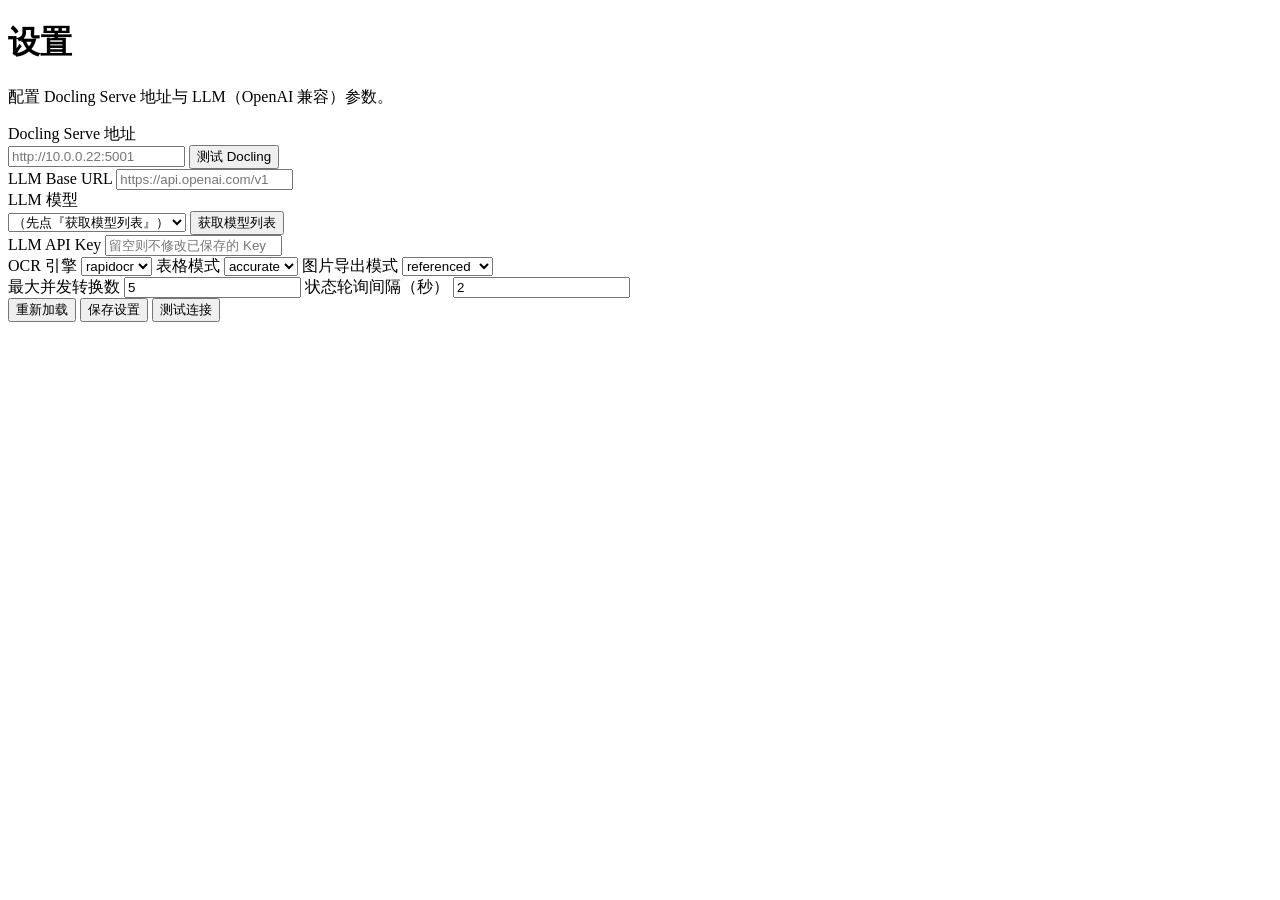
==== src/settings.html @ 9d7d6f09 "chore: rename backend -> src, rewrite README, add .gitignore & Docker config - Move backend/ to src/" ====
<!DOCTYPE html>
<html lang="zh-CN">
<head>
  <meta charset="utf-8" />
  <meta name="viewport" content="width=device-width, initial-scale=1" />
  <title>设置 - Docling Serve</title>
  <link rel="stylesheet" href="/assets/css/style.css" />
</head>
<body>
  <header class="topbar"><div id="nav"></div></header>
  <main class="container">
    <h1 class="page-title">设置</h1>
    <p class="page-sub">配置 Docling Serve 地址与 LLM（OpenAI 兼容）参数。</p>

    <div class="card">
      <div class="row">
        <label class="field">
          <span>Docling Serve 地址</span>
          <div class="row" style="align-items:flex-end">
            <input type="text" id="docling_url" placeholder="http://10.0.0.22:5001" style="flex:3" />
            <button class="btn" id="test-docling" type="button" style="flex:1">测试 Docling</button>
          </div>
        </label>
        <label class="field">
          <span>LLM Base URL</span>
          <input type="text" id="llm_base_url" placeholder="https://api.openai.com/v1" />
        </label>
      </div>

      <label class="field">
        <span>LLM 模型</span>
        <div class="row" style="align-items:flex-end">
          <select id="model-select" style="flex:1">
            <option value="">（先点『获取模型列表』）</option>
          </select>
          <button class="btn" id="fetch-models" type="button" style="flex:0 0 auto">获取模型列表</button>
        </div>
      </label>

      <label class="field">
        <span>LLM API Key</span>
        <input type="password" id="llm_api_key" placeholder="留空则不修改已保存的 Key" />
      </label>

      <div class="row">
        <label class="field">
          <span>OCR 引擎</span>
          <select id="ocr_engine">
            <option value="rapidocr">rapidocr</option>
            <option value="easyocr">easyocr</option>
          </select>
        </label>
        <label class="field">
          <span>表格模式</span>
          <select id="table_mode">
            <option value="accurate">accurate</option>
            <option value="fast">fast</option>
          </select>
        </label>
        <label class="field">
          <span>图片导出模式</span>
          <select id="image_mode">
            <option value="referenced">referenced</option>
            <option value="placeholder">placeholder</option>
            <option value="embedded">embedded</option>
          </select>
        </label>
      </div>

      <div class="row">
        <label class="field">
          <span>最大并发转换数</span>
          <input type="number" id="max_conc" value="5" min="1" />
        </label>
        <label class="field">
          <span>状态轮询间隔（秒）</span>
          <input type="number" id="poll" value="2" min="1" />
        </label>
      </div>

      <div class="btn-row">
        <button class="btn" id="load-btn">重新加载</button>
        <button class="btn btn-primary" id="save-btn">保存设置</button>
        <button class="btn" id="test-btn">测试连接</button>
      </div>
      <div id="msg"></div>
    </div>
  </main>

  <script src="/assets/js/common.js"></script>
  <script src="/assets/js/api.js"></script>
  <script src="/assets/js/settings.js"></script>
</body>
</html>
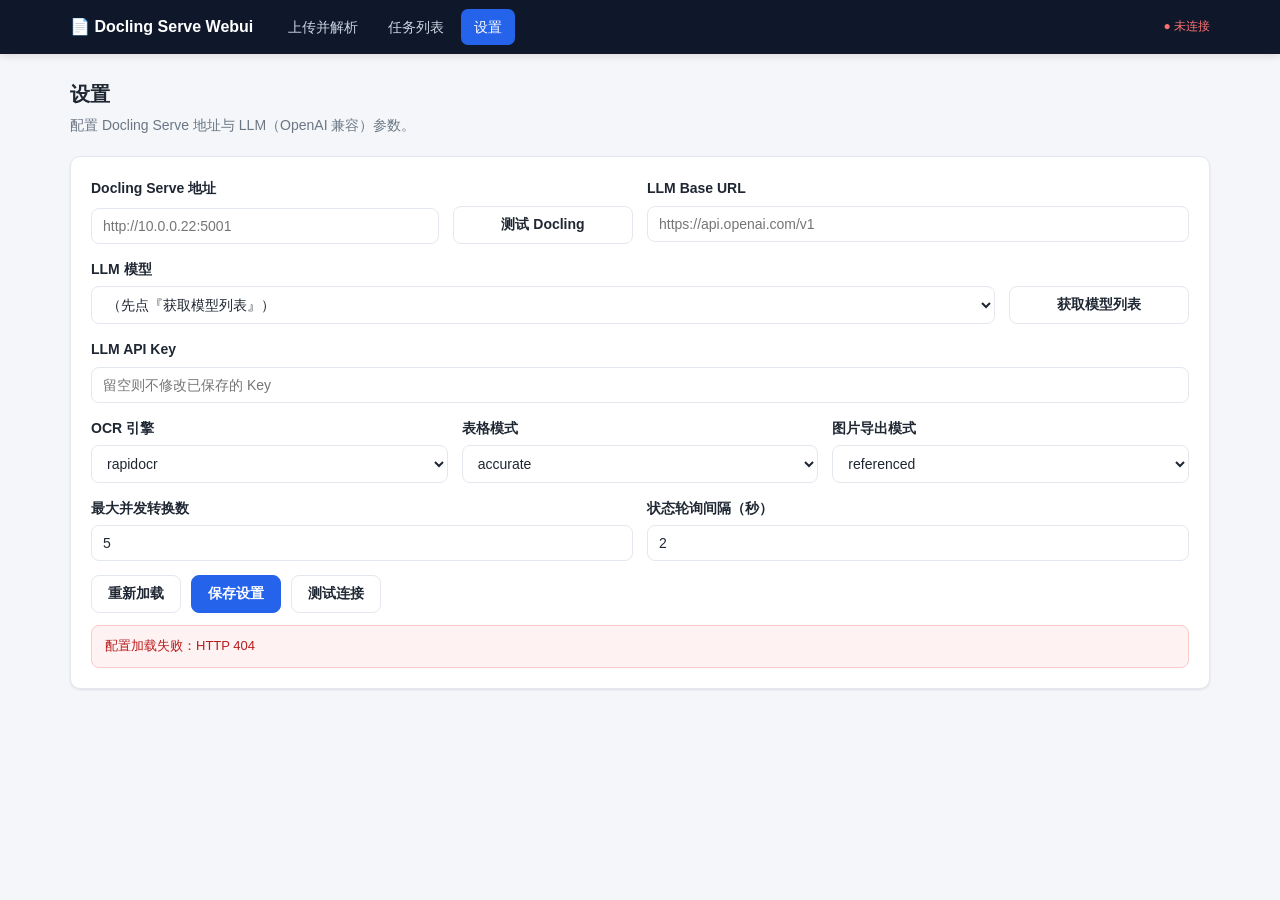
==== commit 8bb3a153: "feat: 前端相对路径支持反代子路径 + README 截图重写 - 前端 4 页面与 common/tasks/api.js 改用相对路径（assets/...、api/v1/...、页面导航），" ====
--- a/src/settings.html
+++ b/src/settings.html
@@ -4,7 +4,7 @@
   <meta charset="utf-8" />
   <meta name="viewport" content="width=device-width, initial-scale=1" />
   <title>设置 - Docling Serve</title>
-  <link rel="stylesheet" href="/assets/css/style.css" />
+  <link rel="stylesheet" href="assets/css/style.css" />
 </head>
 <body>
   <header class="topbar"><div id="nav"></div></header>
@@ -87,8 +87,8 @@
     </div>
   </main>
 
-  <script src="/assets/js/common.js"></script>
-  <script src="/assets/js/api.js"></script>
-  <script src="/assets/js/settings.js"></script>
+  <script src="assets/js/common.js"></script>
+  <script src="assets/js/api.js"></script>
+  <script src="assets/js/settings.js"></script>
 </body>
 </html>
--- a/src/assets/css/style.css
+++ b/src/assets/css/style.css
@@ -0,0 +1,337 @@
+:root {
+  --bg: #f4f6f9;
+  --panel: #ffffff;
+  --border: #e3e8ef;
+  --text: #1f2733;
+  --muted: #6b7785;
+  --primary: #2563eb;
+  --primary-d: #1d4ed8;
+  --danger: #dc2626;
+  --ok: #16a34a;
+  --warn: #d97706;
+  --shadow: 0 1px 3px rgba(16, 24, 40, 0.06), 0 1px 2px rgba(16, 24, 40, 0.04);
+  --radius: 10px;
+}
+
+* { box-sizing: border-box; }
+
+body {
+  margin: 0;
+  font-family: -apple-system, BlinkMacSystemFont, "Segoe UI", "PingFang SC",
+    "Microsoft YaHei", Roboto, Helvetica, Arial, sans-serif;
+  background: var(--bg);
+  color: var(--text);
+  font-size: 14px;
+  line-height: 1.6;
+}
+
+/* ---- 顶部导航 ---- */
+.topbar {
+  position: sticky;
+  top: 0;
+  z-index: 50;
+  background: #0f172a;
+  color: #fff;
+  box-shadow: 0 2px 8px rgba(0, 0, 0, 0.12);
+}
+.nav-inner {
+  max-width: 1180px;
+  margin: 0 auto;
+  padding: 0 20px;
+  height: 54px;
+  display: flex;
+  align-items: center;
+  gap: 22px;
+}
+.brand {
+  color: #fff;
+  font-weight: 700;
+  font-size: 16px;
+  text-decoration: none;
+  white-space: nowrap;
+}
+.nav-links { display: flex; gap: 4px; flex: 1; }
+.nav-links a {
+  color: #cbd5e1;
+  text-decoration: none;
+  padding: 7px 13px;
+  border-radius: 7px;
+  transition: background 0.15s, color 0.15s;
+}
+.nav-links a:hover { background: rgba(255, 255, 255, 0.08); color: #fff; }
+.nav-links a.active { background: var(--primary); color: #fff; }
+.conn-state { font-size: 12px; white-space: nowrap; }
+.conn-state.ok { color: #4ade80; }
+.conn-state.err { color: #f87171; }
+
+/* ---- 布局 ---- */
+.container {
+  max-width: 1180px;
+  margin: 0 auto;
+  padding: 24px 20px 60px;
+}
+.page-title { margin: 0 0 4px; font-size: 20px; }
+.page-sub { margin: 0 0 20px; color: var(--muted); }
+
+.card {
+  background: var(--panel);
+  border: 1px solid var(--border);
+  border-radius: var(--radius);
+  box-shadow: var(--shadow);
+  padding: 20px;
+  margin-bottom: 20px;
+}
+.card h2 { margin: 0 0 14px; font-size: 16px; }
+.card h3 { margin: 18px 0 10px; font-size: 14px; color: var(--muted); }
+
+/* ---- 表单 ---- */
+label.field { display: block; margin-bottom: 14px; }
+label.field > span { display: block; font-weight: 600; margin-bottom: 6px; }
+input[type="text"], input[type="number"], input[type="password"], select, textarea {
+  width: 100%;
+  padding: 9px 11px;
+  border: 1px solid var(--border);
+  border-radius: 8px;
+  font-size: 14px;
+  font-family: inherit;
+  background: #fff;
+  color: var(--text);
+}
+input:focus, select:focus, textarea:focus {
+  outline: none;
+  border-color: var(--primary);
+  box-shadow: 0 0 0 3px rgba(37, 99, 235, 0.12);
+}
+.row { display: flex; gap: 14px; flex-wrap: wrap; }
+.row > * { flex: 1; min-width: 180px; }
+.checkbox-line { display: flex; align-items: center; gap: 8px; margin: 6px 0 14px; }
+.checkbox-line input { width: 16px; height: 16px; }
+.hint { color: var(--muted); font-size: 12px; margin-top: 4px; }
+
+/* ---- 按钮 ---- */
+.btn {
+  display: inline-flex;
+  align-items: center;
+  justify-content: center;
+  gap: 6px;
+  padding: 9px 16px;
+  border: 1px solid var(--border);
+  background: #fff;
+  color: var(--text);
+  border-radius: 8px;
+  font-size: 14px;
+  font-weight: 600;
+  cursor: pointer;
+  transition: background 0.15s, border-color 0.15s, opacity 0.15s;
+}
+.btn:hover { background: #f1f5f9; }
+.btn:disabled { opacity: 0.5; cursor: not-allowed; }
+.btn-primary { background: var(--primary); border-color: var(--primary); color: #fff; }
+.btn-primary:hover { background: var(--primary-d); }
+.btn-danger { background: #fff; border-color: #fecaca; color: var(--danger); }
+.btn-danger:hover { background: #fef2f2; }
+.btn-sm { padding: 6px 11px; font-size: 13px; }
+.btn-row { display: flex; gap: 10px; flex-wrap: wrap; align-items: center; }
+
+/* ---- 拖放区 ---- */
+.dropzone {
+  border: 2px dashed #c3ccd9;
+  border-radius: var(--radius);
+  padding: 30px 20px;
+  text-align: center;
+  color: var(--muted);
+  cursor: pointer;
+  transition: border-color 0.15s, background 0.15s;
+  background: #fafbfc;
+}
+.dropzone:hover, .dropzone.dragover { border-color: var(--primary); background: #eff5ff; }
+.dropzone strong { color: var(--text); }
+.file-list { margin: 12px 0 0; padding: 0; list-style: none; }
+.file-list li {
+  display: flex; justify-content: space-between; align-items: center;
+  padding: 7px 11px; border: 1px solid var(--border); border-radius: 7px;
+  margin-bottom: 6px; background: #fff;
+}
+.file-list .fsize { color: var(--muted); font-size: 12px; }
+.file-list .x { color: var(--danger); cursor: pointer; font-weight: 700; padding: 0 6px; }
+
+/* ---- 徽章 / 状态 ---- */
+.badge {
+  display: inline-block;
+  padding: 2px 9px;
+  border-radius: 999px;
+  font-size: 12px;
+  font-weight: 600;
+  line-height: 1.7;
+  white-space: nowrap;
+}
+.badge-created { background: #eef2ff; color: #4338ca; }
+.badge-processing { background: #e0f2fe; color: #0369a1; }
+.badge-completed { background: #dcfce7; color: #15803d; }
+.badge-failed { background: #fee2e2; color: #b91c1c; }
+.badge-off { background: #f1f5f9; color: #64748b; }
+.badge-pending { background: #fef3c7; color: #b45309; }
+
+/* ---- 表格 ---- */
+.table-wrap { overflow-x: auto; border: 1px solid var(--border); border-radius: var(--radius); }
+table.grid {
+  width: 100%;
+  border-collapse: collapse;
+  background: #fff;
+  font-size: 13.5px;
+}
+table.grid thead th {
+  position: sticky;
+  top: 0;
+  background: #f8fafc;
+  text-align: left;
+  font-weight: 700;
+  color: #475569;
+  padding: 11px 12px;
+  border-bottom: 2px solid var(--border);
+  white-space: nowrap;
+  z-index: 2;
+}
+table.grid tbody td {
+  padding: 10px 12px;
+  border-bottom: 1px solid #eef1f5;
+  vertical-align: middle;
+}
+table.grid tbody tr:hover { background: #f8fafc; }
+table.grid tbody tr:last-child td { border-bottom: none; }
+.tname-link { color: var(--primary); font-weight: 600; cursor: pointer; text-decoration: none; }
+.tname-link:hover { text-decoration: underline; }
+.muted { color: var(--muted); }
+.warn-text { color: var(--warn); }
+
+.progress {
+  background: #eef1f5;
+  border-radius: 999px;
+  height: 8px;
+  width: 110px;
+  overflow: hidden;
+}
+.progress > span {
+  display: block;
+  height: 100%;
+  background: var(--primary);
+  border-radius: 999px;
+  transition: width 0.4s;
+}
+
+.empty {
+  text-align: center;
+  color: var(--muted);
+  padding: 40px 20px;
+}
+.empty a { color: var(--primary); }
+
+/* ---- 详情页 ---- */
+.detail-head {
+  display: flex; justify-content: space-between; align-items: flex-start;
+  gap: 16px; flex-wrap: wrap; margin-bottom: 16px;
+}
+.detail-meta { color: var(--muted); font-size: 13px; }
+.detail-meta b { color: var(--text); }
+.two-col { display: flex; gap: 20px; flex-wrap: wrap; }
+.two-col > .col { flex: 1; min-width: 320px; }
+pre.ocr {
+  background: #0f172a; color: #e2e8f0; padding: 14px;
+  border-radius: 8px; overflow: auto; max-height: 460px;
+  white-space: pre-wrap; word-break: break-word; font-size: 12.5px; line-height: 1.55;
+  font-family: "SFMono-Regular", Consolas, "Liberation Mono", Menlo, monospace;
+}
+img.preview { max-width: 100%; border: 1px solid var(--border); border-radius: 8px; background: #fff; display: block; }
+
+/* ---- 文件清单（可点击列表） ---- */
+.filelist {
+  display: flex; flex-wrap: wrap; gap: 8px;
+  border: 1px solid var(--border); border-radius: 8px;
+  padding: 10px; background: #fafbfc; max-height: 180px; overflow: auto;
+}
+.filelist-item {
+  display: inline-flex; align-items: center; gap: 8px;
+  padding: 6px 11px; border: 1px solid var(--border); border-radius: 999px;
+  background: #fff; cursor: pointer; font-size: 13px; color: var(--text);
+  transition: background 0.15s, border-color 0.15s;
+  max-width: 320px;
+}
+.filelist-item:hover { background: #eff5ff; border-color: #bfdbfe; }
+.filelist-item.active { background: var(--primary); border-color: var(--primary); color: #fff; }
+.filelist-item.active .badge { background: rgba(255,255,255,0.22); color: #fff; }
+.filelist-item .fi-name {
+  overflow: hidden; text-overflow: ellipsis; white-space: nowrap; max-width: 230px;
+}
+
+/* ---- 图片 + 高亮 overlay ---- */
+.img-wrap { width: 100%; }
+.img-stage {
+  display: inline-block; position: relative; max-width: 100%; line-height: 0;
+}
+.img-stage .preview { max-width: 100%; }
+.img-overlay {
+  position: absolute; inset: 0; pointer-events: none; z-index: 3;
+}
+.img-overlay .hl {
+  position: absolute;
+  border: 2px solid #f59e0b;
+  background: rgba(245, 158, 11, 0.22);
+  border-radius: 3px;
+  transition: all 0.12s;
+}
+
+/* ---- 识别字段列表 ---- */
+.ocr-fields {
+  border: 1px solid var(--border); border-radius: 8px;
+  max-height: 460px; overflow: auto; padding: 8px; background: #fff;
+}
+.ocr-field {
+  padding: 7px 10px; border-radius: 6px; cursor: pointer;
+  font-size: 13px; line-height: 1.5; border: 1px solid transparent;
+}
+.ocr-field:hover { background: #eff5ff; border-color: #bfdbfe; }
+.ocr-field.active { background: #fef3c7; border-color: #fcd34d; }
+.mt { margin-top: 12px; }
+.mt summary { cursor: pointer; color: var(--muted); font-size: 13px; }
+.mt pre.ocr { margin-top: 8px; }
+
+/* ---- toast ---- */
+#toast-box {
+  position: fixed; right: 18px; bottom: 18px; z-index: 999;
+  display: flex; flex-direction: column; gap: 10px;
+}
+.toast {
+  min-width: 220px; max-width: 360px;
+  padding: 11px 14px; border-radius: 8px;
+  background: #1f2937; color: #fff; font-size: 13px;
+  box-shadow: 0 6px 20px rgba(0, 0, 0, 0.18);
+  opacity: 0; transform: translateY(8px); transition: all 0.25s;
+}
+.toast.show { opacity: 1; transform: translateY(0); }
+.toast-info { background: #1f2937; }
+.toast-success { background: #15803d; }
+.toast-error { background: #b91c1c; }
+
+.msg { margin-top: 12px; padding: 10px 13px; border-radius: 8px; font-size: 13px; }
+.msg-info { background: #eff6ff; color: #1e40af; border: 1px solid #bfdbfe; }
+.msg-error { background: #fef2f2; color: #b91c1c; border: 1px solid #fecaca; }
+.msg-success { background: #f0fdf4; color: #15803d; border: 1px solid #bbf7d0; }
+
+.summary-table { width: 100%; border-collapse: collapse; font-size: 12.5px; }
+.summary-table th, .summary-table td {
+  border: 1px solid var(--border); padding: 7px 10px; text-align: left; vertical-align: top;
+}
+.summary-table th { background: #f8fafc; position: sticky; top: 0; }
+.summary-scroll { max-height: 440px; overflow: auto; border: 1px solid var(--border); border-radius: 8px; }
+
+/* ---- PDF 多页预览 ---- */
+.pdf-pages { display: flex; flex-direction: column; gap: 18px; }
+.img-page {
+  border: 1px solid var(--border); border-radius: 10px; padding: 10px;
+  background: #fff; scroll-margin-top: 12px;
+}
+.img-page.active { border-color: #f59e0b; box-shadow: 0 0 0 2px rgba(245, 158, 11, 0.25); }
+.img-page-bar {
+  display: flex; align-items: center; justify-content: space-between; margin-bottom: 8px;
+}
+.img-page-bar .page-no { font-size: 12.5px; color: var(--muted); font-weight: 600; }
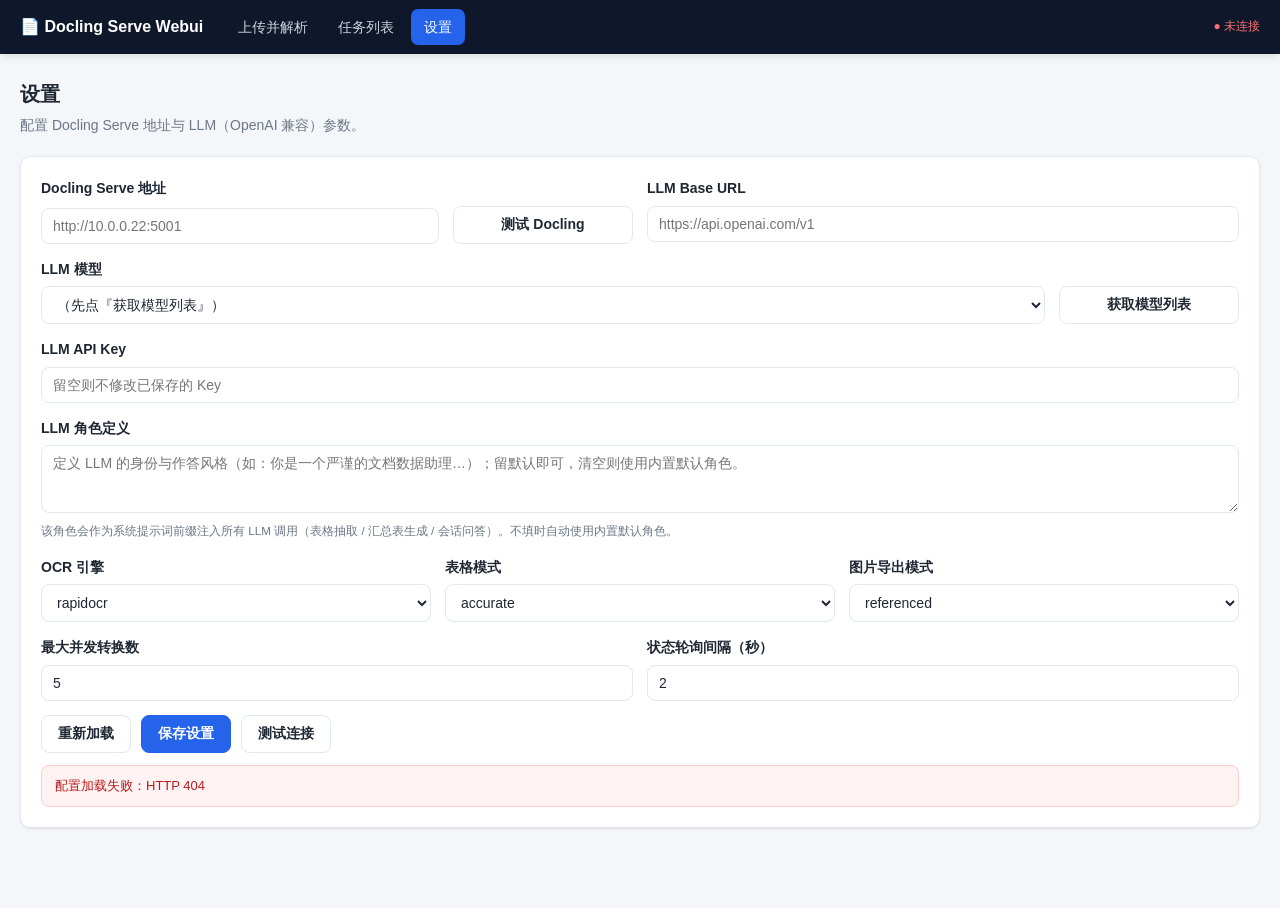
==== commit ac47f98b: "feat: 会话不再显示调用记录块 + 新增『LLM 角色定义』设置(含默认) 1) 会话内移除『本次汇总表 LLM 调用记录(发起的提示词/原始回复)』展示块：不再渲染 buildChatRecor" ====
--- a/src/settings.html
+++ b/src/settings.html
@@ -40,6 +40,12 @@
       <label class="field">
         <span>LLM API Key</span>
         <input type="password" id="llm_api_key" placeholder="留空则不修改已保存的 Key" />
+      </label>
+
+      <label class="field" style="flex:1 1 100%">
+        <span>LLM 角色定义</span>
+        <textarea id="llm_role" rows="3" placeholder="定义 LLM 的身份与作答风格（如：你是一个严谨的文档数据助理…）；留默认即可，清空则使用内置默认角色。"></textarea>
+        <small class="muted">该角色会作为系统提示词前缀注入所有 LLM 调用（表格抽取 / 汇总表生成 / 会话问答）。不填时自动使用内置默认角色。</small>
       </label>
 
       <div class="row">
--- a/src/assets/css/style.css
+++ b/src/assets/css/style.css
@@ -35,7 +35,7 @@
   box-shadow: 0 2px 8px rgba(0, 0, 0, 0.12);
 }
 .nav-inner {
-  max-width: 1180px;
+  max-width: 100%;
   margin: 0 auto;
   padding: 0 20px;
   height: 54px;
@@ -66,7 +66,7 @@
 
 /* ---- 布局 ---- */
 .container {
-  max-width: 1180px;
+  max-width: 100%;
   margin: 0 auto;
   padding: 24px 20px 60px;
 }
@@ -335,3 +335,88 @@
   display: flex; align-items: center; justify-content: space-between; margin-bottom: 8px;
 }
 .img-page-bar .page-no { font-size: 12.5px; color: var(--muted); font-weight: 600; }
+
+/* ---- 详情页三栏（左图 / 中OCR / 右识别字段）---- */
+.three-col { display: flex; gap: 18px; flex-wrap: wrap; align-items: flex-start; }
+.three-col > .col { flex: 1 1 300px; min-width: 300px; }
+@media (max-width: 1100px) {
+  .three-col { flex-direction: column; }
+  .three-col > .col { width: 100%; min-width: 0; }
+}
+
+/* ---- 右侧识别字段（汇总表结构化结果，可点击映射到 OCR）---- */
+.recognized-fields {
+  border: 1px solid var(--border); border-radius: 8px;
+  max-height: 460px; overflow: auto; padding: 8px; background: #fff;
+}
+.rec-field {
+  display: flex; flex-direction: column; gap: 2px;
+  padding: 8px 10px; border-radius: 6px; cursor: pointer;
+  border: 1px solid transparent; margin-bottom: 6px; background: #fafbfc;
+}
+.rec-field:hover { background: #eff5ff; border-color: #bfdbfe; }
+.rec-field.active { background: #fef3c7; border-color: #fcd34d; }
+.rec-k { font-size: 12px; color: var(--muted); font-weight: 600; }
+.rec-v { font-size: 13.5px; color: var(--text); word-break: break-word; line-height: 1.5; }
+.rec-pos { font-size: 11px; color: #6b7280; margin-top: 2px; line-height: 1.4; word-break: break-all; }
+.rec-field.no-pos .rec-pos { color: #b91c1c; }
+.rec-field.no-pos { background: #fff7f7; }
+/* 按「字段名」兜底定位：琥珀色区分（值定位为默认灰） */
+.rec-pos.key-pos { color: #b8860b; }
+.rec-field.key-loc { background: #fffdf3; border-left: 3px solid #e0a106; }
+
+/* 左图：识别字段定位标记（蓝色编号，位置与中间 OCR 定位一致） */
+.img-markers { position: absolute; inset: 0; pointer-events: none; z-index: 4; }
+.img-marker {
+  position: absolute; transform: translate(-50%, -50%);
+  min-width: 16px; height: 16px; padding: 0 3px; border-radius: 9px;
+  background: #2563eb; color: #fff; font-size: 10px; font-weight: 700;
+  display: flex; align-items: center; justify-content: center;
+  border: 1.5px solid #fff; box-shadow: 0 1px 3px rgba(0,0,0,0.35);
+  pointer-events: auto; cursor: pointer; line-height: 1; user-select: none;
+}
+.img-marker:hover { background: #1d4ed8; }
+
+/* ---- LLM 会话面板 ---- */
+.chat-box {
+  display: flex; flex-direction: column; gap: 12px;
+  max-height: 460px; overflow: auto; padding: 4px 2px;
+}
+.chat-empty { color: var(--muted); font-size: 13px; padding: 18px 4px; }
+.chat-msg { max-width: 88%; }
+.chat-msg.me { align-self: flex-end; text-align: right; }
+.chat-msg.ai { align-self: flex-start; }
+.chat-role { font-size: 11px; color: var(--muted); margin-bottom: 3px; }
+.chat-bubble {
+  display: inline-block; text-align: left; padding: 10px 13px; border-radius: 12px;
+  font-size: 13.5px; line-height: 1.6; white-space: pre-wrap; word-break: break-word;
+}
+.chat-msg.me .chat-bubble { background: var(--primary); color: #fff; border-bottom-right-radius: 3px; }
+.chat-msg.ai .chat-bubble { background: #f1f5f9; color: var(--text); border-bottom-left-radius: 3px; }
+.chat-ops { margin-top: 4px; }
+.chat-ops button {
+  font-size: 11px; color: var(--muted); background: none; border: none; cursor: pointer;
+  padding: 2px 6px; border-radius: 5px;
+}
+.chat-ops button:hover { background: #eef2f7; color: var(--text); }
+.chat-input-row { margin-top: 12px; display: flex; flex-direction: column; gap: 8px; }
+.chat-input { resize: vertical; min-height: 44px; }
+.chat-actions { margin-top: 0; }
+
+/* ---- 响应式 ---- */
+@media (max-width: 900px) {
+  .container { padding: 16px 12px 48px; }
+  .nav-inner { height: auto; flex-wrap: wrap; padding: 8px 12px; gap: 10px; }
+  .nav-links { order: 3; width: 100%; overflow-x: auto; }
+  .detail-head { flex-direction: column; }
+  .btn-row { gap: 8px; }
+  .summary-scroll, .ocr-fields, .recognized-fields, .chat-box { max-height: 340px; }
+}
+@media (max-width: 600px) {
+  .two-col { flex-direction: column; }
+  .two-col > .col { min-width: 0; }
+  .card { padding: 14px; }
+  .page-title { font-size: 18px; }
+  .filelist-item { max-width: 100%; }
+  .filelist-item .fi-name { max-width: 60vw; }
+}
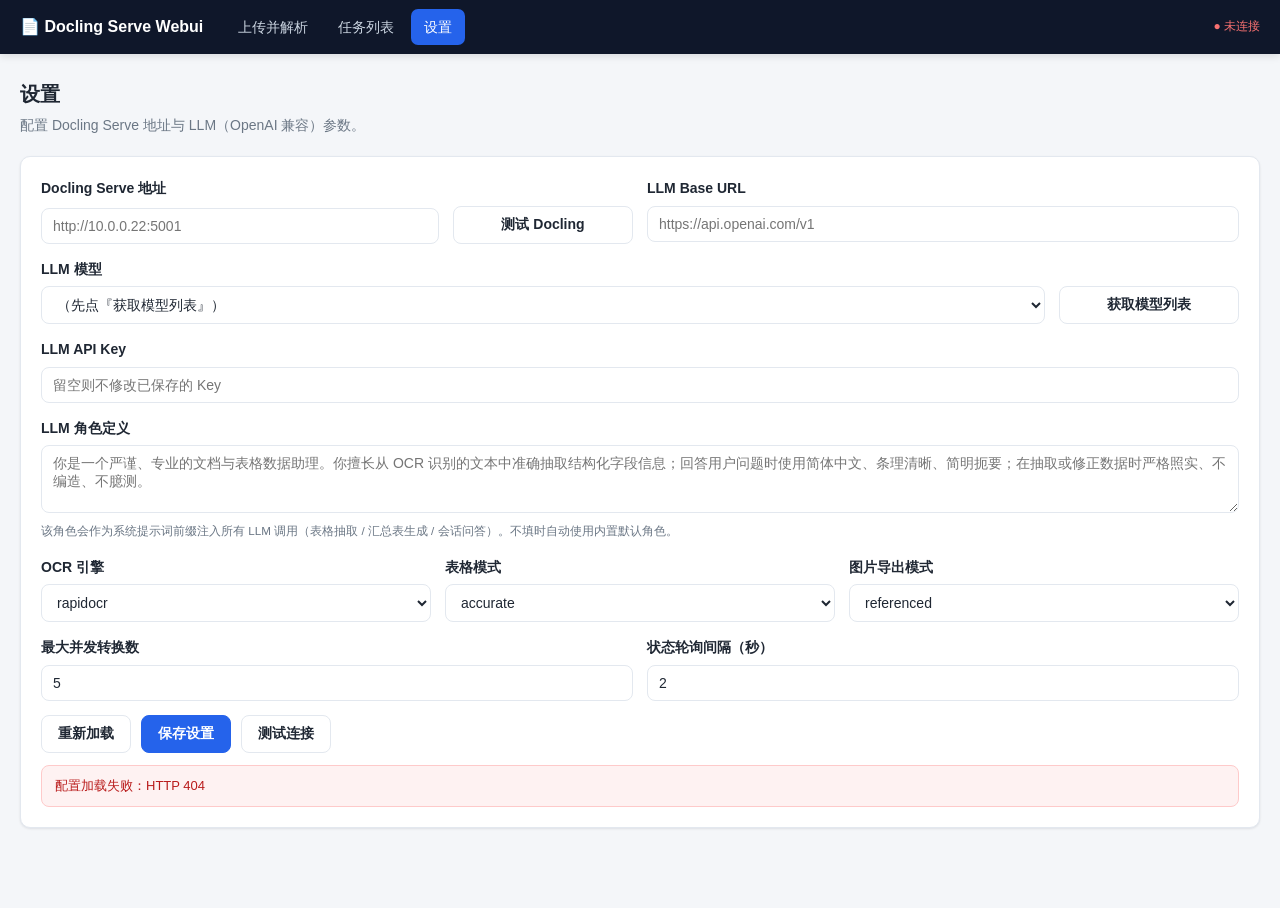
==== commit 79a28f57: "fix: 设置页『LLM 角色定义』placeholder 与内置默认角色文本一致——placeholder 直接取自前端 DEFAULT_LLM_ROLE 常量（单一来源，避免与后端 DEFAULT" ====
--- a/src/settings.html
+++ b/src/settings.html
@@ -44,7 +44,7 @@
 
       <label class="field" style="flex:1 1 100%">
         <span>LLM 角色定义</span>
-        <textarea id="llm_role" rows="3" placeholder="定义 LLM 的身份与作答风格（如：你是一个严谨的文档数据助理…）；留默认即可，清空则使用内置默认角色。"></textarea>
+        <textarea id="llm_role" rows="3" placeholder="你是一个严谨、专业的文档与表格数据助理。你擅长从 OCR 识别的文本中准确抽取结构化字段信息；回答用户问题时使用简体中文、条理清晰、简明扼要；在抽取或修正数据时严格照实、不编造、不臆测。"></textarea>
         <small class="muted">该角色会作为系统提示词前缀注入所有 LLM 调用（表格抽取 / 汇总表生成 / 会话问答）。不填时自动使用内置默认角色。</small>
       </label>
 
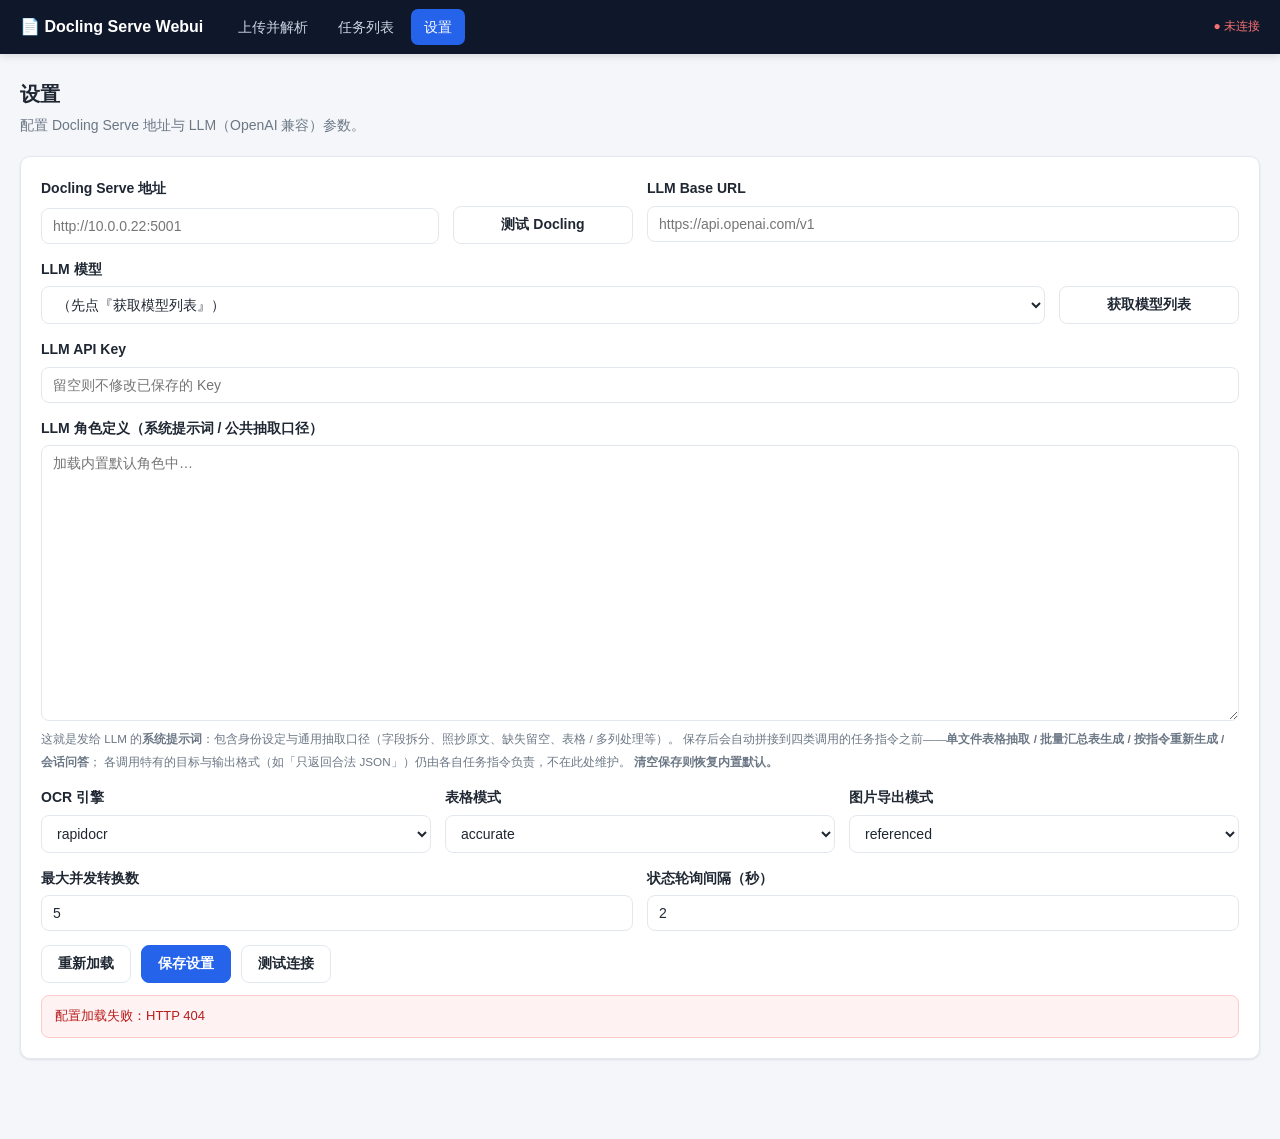
==== commit 129091c8: "refactor: 角色定义与 SYSTEM_PROMPT 统一——DEFAULT_LLM_ROLE 即公共抽取口径，四类调用共用 - DEFAULT_LLM_ROLE 由一句话短角色改为原 SYST" ====
--- a/src/settings.html
+++ b/src/settings.html
@@ -43,9 +43,14 @@
       </label>
 
       <label class="field" style="flex:1 1 100%">
-        <span>LLM 角色定义</span>
-        <textarea id="llm_role" rows="3" placeholder="你是一个严谨、专业的文档与表格数据助理。你擅长从 OCR 识别的文本中准确抽取结构化字段信息；回答用户问题时使用简体中文、条理清晰、简明扼要；在抽取或修正数据时严格照实、不编造、不臆测。"></textarea>
-        <small class="muted">该角色会作为系统提示词前缀注入所有 LLM 调用（表格抽取 / 汇总表生成 / 会话问答）。不填时自动使用内置默认角色。</small>
+        <span>LLM 角色定义（系统提示词 / 公共抽取口径）</span>
+        <textarea id="llm_role" rows="16" placeholder="加载内置默认角色中…"></textarea>
+        <small class="muted">
+          这就是发给 LLM 的<b>系统提示词</b>：包含身份设定与通用抽取口径（字段拆分、照抄原文、缺失留空、表格 / 多列处理等）。
+          保存后会自动拼接到四类调用的任务指令之前——<b>单文件表格抽取 / 批量汇总表生成 / 按指令重新生成 / 会话问答</b>；
+          各调用特有的目标与输出格式（如「只返回合法 JSON」）仍由各自任务指令负责，不在此处维护。
+          <b>清空保存则恢复内置默认。</b>
+        </small>
       </label>
 
       <div class="row">
--- a/src/assets/css/style.css
+++ b/src/assets/css/style.css
@@ -399,6 +399,63 @@
   padding: 2px 6px; border-radius: 5px;
 }
 .chat-ops button:hover { background: #eef2f7; color: var(--text); }
+
+/* 初始提示词与回复块（本次汇总表 LLM 调用记录，常驻可折叠） */
+.chat-gen-block {
+  border: 1px solid var(--border, #e2e8f0);
+  background: #f8fafc;
+  border-radius: 8px;
+  padding: 8px 12px;
+  margin-bottom: 10px;
+  font-size: 12.5px;
+}
+.chat-gen-block > summary {
+  cursor: pointer; list-style: none; user-select: none;
+  font-weight: 600; color: var(--text);
+}
+.chat-gen-block > summary::-webkit-details-marker { display: none; }
+.chat-gen-block > summary::before { content: "\25B8 "; color: var(--muted); }
+.chat-gen-block[open] > summary::before { content: "\25BE "; }
+.chat-gen-body { margin-top: 6px; }
+.gen-sub { margin-bottom: 8px; }
+.gen-sub:last-child { margin-bottom: 0; }
+.gen-sub-h { font-size: 11.5px; font-weight: 600; color: var(--muted); margin-bottom: 3px; }
+.gen-pre {
+  margin: 0; white-space: pre-wrap; word-break: break-word;
+  background: #f1f5f9; color: var(--text);
+  border: 1px solid var(--border, #e2e8f0); border-radius: 6px;
+  padding: 8px 10px; font-size: 11.5px; line-height: 1.55;
+  max-height: 200px; overflow: auto;
+  font-family: ui-monospace, SFMono-Regular, Menlo, Consolas, monospace;
+}
+/* 用户消息初始 / 继续 标签 */
+.chat-role.role-initial { color: var(--primary); font-weight: 600; }
+.chat-role.role-continue { color: #0f766e; font-weight: 600; }
+
+/* 使用说明（可折叠，默认收起，减少面板碎片化） */
+.chat-help {
+  border: 1px solid var(--border, #e2e8f0);
+  background: #fff;
+  border-radius: 8px;
+  padding: 8px 12px;
+  margin-bottom: 10px;
+  font-size: 12.5px;
+}
+.chat-help > summary {
+  cursor: pointer; list-style: none; user-select: none;
+  font-weight: 600; color: var(--text);
+}
+.chat-help > summary::-webkit-details-marker { display: none; }
+.chat-help > summary::before { content: "\25B8 "; color: var(--muted); }
+.chat-help[open] > summary::before { content: "\25BE "; }
+.chat-help-body { margin-top: 6px; color: var(--text); line-height: 1.7; }
+.chat-help-body p { margin: 0 0 8px; }
+.chat-help-body p:last-child { margin-bottom: 0; }
+.chat-help-body code {
+  background: #f1f5f9; padding: 1px 5px; border-radius: 4px;
+  font-size: 11.5px; color: var(--primary);
+}
+
 .chat-input-row { margin-top: 12px; display: flex; flex-direction: column; gap: 8px; }
 .chat-input { resize: vertical; min-height: 44px; }
 .chat-actions { margin-top: 0; }
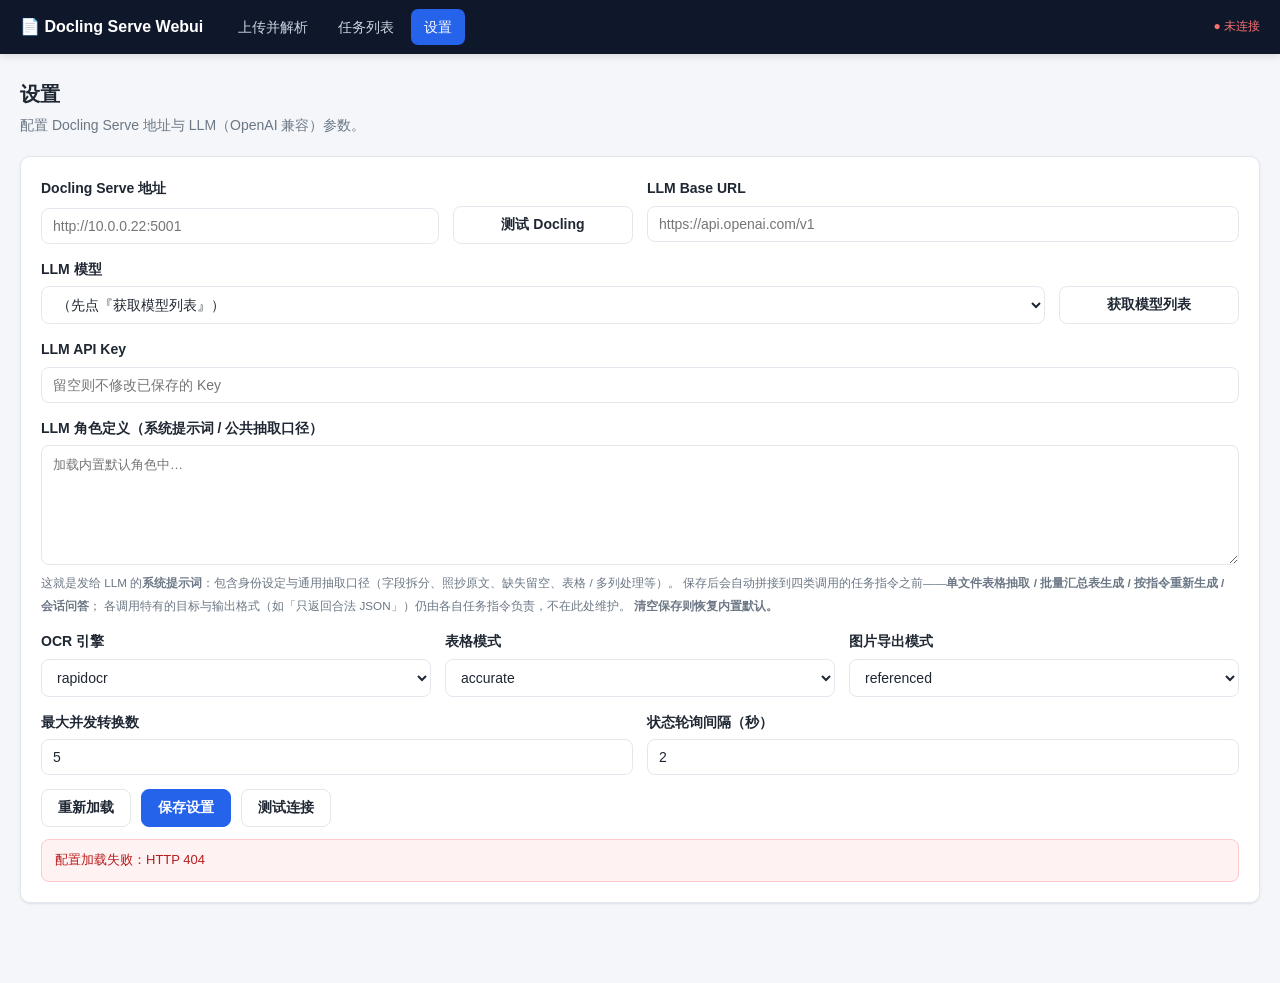
==== commit de1884aa: "fix: 消除角色定义在输出/上下文中的重复 + 设置页角色框限高 - llm_service: 落库/展示的「发起的提示词」(table_prompt) 只保留任务指令(BATCH/REGEN_SY" ====
--- a/src/settings.html
+++ b/src/settings.html
@@ -44,7 +44,7 @@
 
       <label class="field" style="flex:1 1 100%">
         <span>LLM 角色定义（系统提示词 / 公共抽取口径）</span>
-        <textarea id="llm_role" rows="16" placeholder="加载内置默认角色中…"></textarea>
+        <textarea id="llm_role" class="role-box" placeholder="加载内置默认角色中…"></textarea>
         <small class="muted">
           这就是发给 LLM 的<b>系统提示词</b>：包含身份设定与通用抽取口径（字段拆分、照抄原文、缺失留空、表格 / 多列处理等）。
           保存后会自动拼接到四类调用的任务指令之前——<b>单文件表格抽取 / 批量汇总表生成 / 按指令重新生成 / 会话问答</b>；
--- a/src/assets/css/style.css
+++ b/src/assets/css/style.css
@@ -96,6 +96,15 @@
   font-family: inherit;
   background: #fff;
   color: var(--text);
+}
+/* 角色定义框：内容较长，限高可滚动、可纵向拖拽展开，避免整页被撑得过长 */
+textarea.role-box {
+  min-height: 120px;
+  max-height: 240px;
+  resize: vertical;
+  overflow: auto;
+  line-height: 1.55;
+  font-size: 13px;
 }
 input:focus, select:focus, textarea:focus {
   outline: none;
